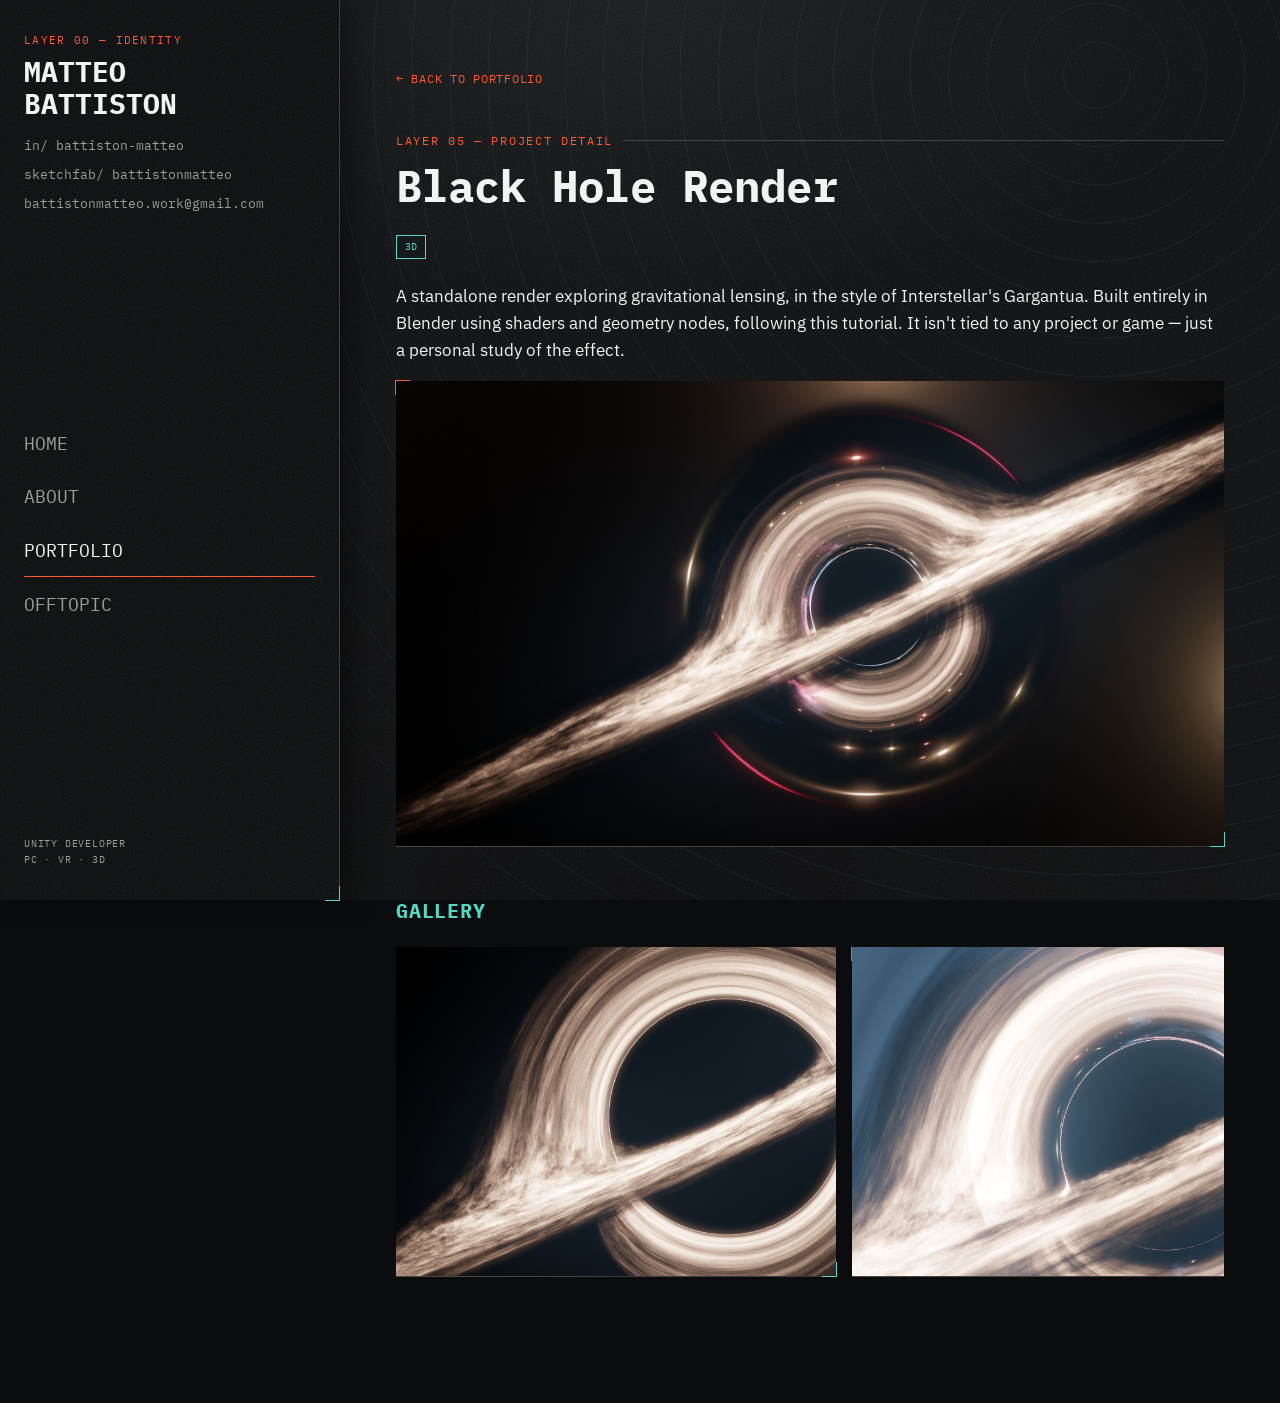
==== project-blackhole.html @ da82ac6f "commit" ====
<!DOCTYPE html>
<html lang="en">
<head>
<meta charset="UTF-8">
<meta name="viewport" content="width=device-width, initial-scale=1.0">
<title>Black Hole Render — Matteo Battiston</title>
<link rel="preconnect" href="https://fonts.googleapis.com">
<link href="https://fonts.googleapis.com/css2?family=Space+Grotesk:wght@500;700&family=IBM+Plex+Sans:wght@400;500&family=IBM+Plex+Mono:wght@400;500&display=swap" rel="stylesheet">
<link rel="stylesheet" href="css/style.css">
</head>
<body>

<div class="layout">

  <!-- ============ SIDEBAR (same as index.html) ============ -->
  <aside class="sidebar crosshair">
    <div>
      <div class="sidebar__id">LAYER 00 — IDENTITY</div>
      <h1 class="sidebar__name">Matteo<br>Battiston</h1>
      <div class="sidebar__contact">
        <a href="https://www.linkedin.com/in/battiston-matteo/" target="_blank" rel="noopener">in/ battiston-matteo</a>
        <a href="https://sketchfab.com/battistonmatteo" target="_blank" rel="noopener">sketchfab/ battistonmatteo</a>
        <a href="mailto:battistonmatteo.work@gmail.com">battistonmatteo.work@gmail.com</a>
      </div>
    </div>

    <nav class="sidebar__nav">
      <a href="index.html#home">Home</a>
      <a href="index.html#about">About</a>
      <a href="index.html#portfolio" class="is-active">Portfolio</a>
      <a href="index.html#offtopic">Offtopic</a>
    </nav>

    <div class="sidebar__footer">Unity Developer<br>PC · VR · 3D</div>
  </aside>

  <!-- ============ MAIN ============ -->
  <main class="main">

    <section class="section" style="margin-bottom: 40px;">
      <a href="index.html#portfolio" class="project-card__link">← Back to portfolio</a>
    </section>

    <section class="section" style="margin-bottom: 48px;">
      <div class="eyebrow">LAYER 05 — PROJECT DETAIL</div>
      <h2 class="section__title">Black Hole Render</h2>
      <div class="project-card__tags" style="margin-bottom: 24px;">
        <span>3D</span>
      </div>
      <p style="max-width: 900px;">
        A standalone render exploring gravitational lensing, in the style of Interstellar's Gargantua.
        Built entirely in Blender using shaders and geometry nodes, following
        <a href="https://www.youtube.com/watch?v=XWv1Ajc3tfU" target="_blank" rel="noopener">this tutorial</a>.
        It isn't tied to any project or game — just a personal study of the effect.
      </p>

      <div class="project-card__media crosshair" style="aspect-ratio: 16/9; margin-bottom: 8px;">
        <img src="assets/blackhole/hero.jpg" alt="Black hole render with a lensed accretion disk, in the style of Interstellar's Gargantua">
      </div>
    </section>

    <section class="section" style="margin-bottom: 48px;">
      <h3 style="font-family: var(--font-mono); font-size: 20px; text-transform: uppercase; letter-spacing: 0.04em; color: var(--cyan-tag); margin: 0 0 20px;">Gallery</h3>
      <div class="scroll-gallery">
        <div class="scroll-gallery__item project-card__media crosshair" style="aspect-ratio: 4/3;">
          <img src="assets/blackhole/angle-2.jpg" alt="Closer angle of the lensed accretion disk wrapping around the event horizon">
        </div>
        <div class="scroll-gallery__item project-card__media crosshair" style="aspect-ratio: 4/3;">
          <img src="assets/blackhole/angle-3.jpg" alt="Extreme close-up of the event horizon against a blue-tinted backdrop">
        </div>
        <div class="scroll-gallery__item project-card__media crosshair" style="aspect-ratio: 4/3;">
          <img src="assets/blackhole/angle-4.jpg" alt="Wide angle of the black hole set against a pink nebula backdrop">
        </div>
      </div>
    </section>

  </main>
</div>

<script src="js/main.js"></script>
</body>
</html>
---- css/style.css ----
/* =========================================================
   PRINT BED PORTFOLIO — design tokens
   ========================================================= */
:root {
  --ink-blue: #0b0c0e;        /* build-plate background */
  --ink-blue-deep: #08090a;   /* darker panel, more separation from main */
  --grid-line: rgba(255, 255, 255, 0.09);
  --grid-line-strong: rgba(255, 255, 255, 0.18);
  --paper: #f2f4f3;           /* near-white for text blocks */
  --paper-dim: #9aa19d;
  --amber: #ff5a33;           /* nozzle accent */
  --amber-dim: #cc4626;
  --cyan-tag: #57d6c4;        /* cool-plastic accent */

  --font-display: 'IBM Plex Mono', monospace;
  --font-body: 'IBM Plex Sans', sans-serif;
  --font-mono: 'IBM Plex Mono', monospace;

  /* fine render-grain, tiled — viewport texture instead of a flat fill */
  --noise: url("data:image/svg+xml,%3Csvg xmlns='http://www.w3.org/2000/svg' width='90' height='90'%3E%3Cfilter id='n'%3E%3CfeTurbulence type='fractalNoise' baseFrequency='0.85' numOctaves='2' stitchTiles='stitch'/%3E%3CfeColorMatrix type='matrix' values='0 0 0 0 1  0 0 0 0 1  0 0 0 0 1  0 0 0 0.09 0'/%3E%3C/filter%3E%3Crect width='90' height='90' filter='url(%23n)'/%3E%3C/svg%3E");

  /* single non-tiled ring cluster, off-center — not repeated across the page */
  --rings: url("data:image/svg+xml,%3Csvg xmlns='http://www.w3.org/2000/svg' width='1920' height='1080' viewBox='0 0 1920 1080'%3E%3Ccircle cx='1700' cy='90' r='40' fill='none' stroke='rgb(87,214,196)' stroke-opacity='0.09' stroke-width='1'/%3E%3Ccircle cx='1700' cy='90' r='86' fill='none' stroke='rgb(87,214,196)' stroke-opacity='0.09' stroke-width='1'/%3E%3Ccircle cx='1700' cy='90' r='132' fill='none' stroke='rgb(87,214,196)' stroke-opacity='0.09' stroke-width='1'/%3E%3Ccircle cx='1700' cy='90' r='178' fill='none' stroke='rgb(87,214,196)' stroke-opacity='0.09' stroke-width='1'/%3E%3Ccircle cx='1700' cy='90' r='224' fill='none' stroke='rgb(87,214,196)' stroke-opacity='0.09' stroke-width='1'/%3E%3Ccircle cx='1700' cy='90' r='270' fill='none' stroke='rgb(87,214,196)' stroke-opacity='0.09' stroke-width='1'/%3E%3Ccircle cx='1700' cy='90' r='316' fill='none' stroke='rgb(87,214,196)' stroke-opacity='0.09' stroke-width='1'/%3E%3Ccircle cx='1700' cy='90' r='362' fill='none' stroke='rgb(87,214,196)' stroke-opacity='0.09' stroke-width='1'/%3E%3Ccircle cx='1700' cy='90' r='408' fill='none' stroke='rgb(87,214,196)' stroke-opacity='0.09' stroke-width='1'/%3E%3Ccircle cx='1700' cy='90' r='454' fill='none' stroke='rgb(87,214,196)' stroke-opacity='0.09' stroke-width='1'/%3E%3Ccircle cx='1700' cy='90' r='500' fill='none' stroke='rgb(87,214,196)' stroke-opacity='0.09' stroke-width='1'/%3E%3Ccircle cx='1700' cy='90' r='546' fill='none' stroke='rgb(87,214,196)' stroke-opacity='0.09' stroke-width='1'/%3E%3Ccircle cx='1700' cy='90' r='592' fill='none' stroke='rgb(87,214,196)' stroke-opacity='0.09' stroke-width='1'/%3E%3Ccircle cx='1700' cy='90' r='638' fill='none' stroke='rgb(87,214,196)' stroke-opacity='0.09' stroke-width='1'/%3E%3Ccircle cx='1700' cy='90' r='684' fill='none' stroke='rgb(87,214,196)' stroke-opacity='0.09' stroke-width='1'/%3E%3Ccircle cx='1700' cy='90' r='730' fill='none' stroke='rgb(87,214,196)' stroke-opacity='0.09' stroke-width='1'/%3E%3Ccircle cx='1700' cy='90' r='776' fill='none' stroke='rgb(87,214,196)' stroke-opacity='0.09' stroke-width='1'/%3E%3Ccircle cx='1700' cy='90' r='822' fill='none' stroke='rgb(87,214,196)' stroke-opacity='0.09' stroke-width='1'/%3E%3Ccircle cx='1700' cy='90' r='868' fill='none' stroke='rgb(87,214,196)' stroke-opacity='0.09' stroke-width='1'/%3E%3Ccircle cx='1700' cy='90' r='914' fill='none' stroke='rgb(87,214,196)' stroke-opacity='0.09' stroke-width='1'/%3E%3Ccircle cx='1700' cy='90' r='960' fill='none' stroke='rgb(87,214,196)' stroke-opacity='0.09' stroke-width='1'/%3E%3Ccircle cx='1700' cy='90' r='1006' fill='none' stroke='rgb(87,214,196)' stroke-opacity='0.09' stroke-width='1'/%3E%3Ccircle cx='1700' cy='90' r='1052' fill='none' stroke='rgb(87,214,196)' stroke-opacity='0.09' stroke-width='1'/%3E%3Ccircle cx='1700' cy='90' r='1098' fill='none' stroke='rgb(87,214,196)' stroke-opacity='0.09' stroke-width='1'/%3E%3Ccircle cx='1700' cy='90' r='1144' fill='none' stroke='rgb(87,214,196)' stroke-opacity='0.09' stroke-width='1'/%3E%3Ccircle cx='1700' cy='90' r='1190' fill='none' stroke='rgb(87,214,196)' stroke-opacity='0.09' stroke-width='1'/%3E%3C/svg%3E");
}

* { box-sizing: border-box; }

html { scroll-behavior: smooth; }

body {
  margin: 0;
  background-color: var(--ink-blue);
  background-image:
    var(--noise),
    var(--rings),
    radial-gradient(ellipse 80% 60% at 50% 0%, rgba(255, 255, 255, 0.05), transparent 60%),
    radial-gradient(ellipse 120% 90% at 50% 100%, rgba(0, 0, 0, 0.4), transparent 55%);
  background-repeat: repeat, no-repeat, no-repeat, no-repeat;
  background-position: 0 0, top right, 0 0, 0 0;
  background-size: auto, cover, auto, auto;
  background-attachment: fixed, fixed, fixed, fixed;
  color: var(--paper);
  font-family: var(--font-body);
  font-size: 17px;
  line-height: 1.6;
}

a { color: inherit; text-decoration: none; }

/* corner registration mark, reused on panels/cards — nozzle / bed-temp colors */
.crosshair { position: relative; }
.crosshair::before,
.crosshair::after {
  content: "";
  position: absolute;
  width: 14px;
  height: 14px;
  border: 1px solid var(--amber);
  pointer-events: none;
}
.crosshair::before { top: -1px; left: -1px; border-right: none; border-bottom: none; }
.crosshair::after { bottom: -1px; right: -1px; border-left: none; border-top: none; border-color: var(--cyan-tag); }

/* =========================================================
   LAYOUT
   ========================================================= */
.layout {
  display: grid;
  grid-template-columns: 340px 1fr;
  min-height: 100vh;
}

/* ---------- SIDEBAR ---------- */
.sidebar {
  position: sticky;
  top: 0;
  align-self: start;
  height: 100vh;
  padding: 32px 24px;
  background-color: var(--ink-blue-deep);
  background-image: var(--noise);
  background-repeat: repeat;
  border-right: 1px solid var(--grid-line-strong);
  box-shadow: 12px 0 28px rgba(0, 0, 0, 0.4);
  display: flex;
  flex-direction: column;
  gap: 40px;
}

.sidebar__id {
  font-family: var(--font-mono);
  font-size: 11px;
  letter-spacing: 0.12em;
  color: var(--amber);
  text-transform: uppercase;
  margin-bottom: 6px;
}

.sidebar__name {
  font-family: var(--font-display);
  font-size: 28px;
  line-height: 1.15;
  margin: 0 0 16px;
  text-transform: uppercase;
}

.sidebar__contact {
  display: flex;
  flex-direction: column;
  gap: 8px;
  font-family: var(--font-mono);
  font-size: 13px;
  color: var(--paper-dim);
}
.sidebar__contact a:hover { color: var(--amber); }

.sidebar__nav {
  display: flex;
  flex-direction: column;
  gap: 4px;
  margin-top: auto;
  margin-bottom: auto;
}
.sidebar__nav a {
  font-family: var(--font-display);
  font-size: 18px;
  text-transform: uppercase;
  padding: 10px 0;
  color: var(--paper-dim);
  border-bottom: 1px solid transparent;
  display: flex;
  justify-content: space-between;
  align-items: baseline;
  transition: color 0.15s ease, border-color 0.15s ease;
}
.sidebar__nav a span { font-size: 12px; color: var(--cyan-tag); }
.sidebar__nav a:hover,
.sidebar__nav a.is-active {
  color: var(--paper);
  border-bottom-color: var(--amber);
}

.sidebar__footer {
  font-family: var(--font-mono);
  font-size: 10px;
  letter-spacing: 0.08em;
  color: var(--paper-dim);
  text-transform: uppercase;
}

/* ---------- MAIN ---------- */
.main { padding: 64px 56px; max-width: 1100px; }

.section { margin-bottom: 120px; scroll-margin-top: 40px; }

.eyebrow {
  font-family: var(--font-mono);
  font-size: 12px;
  letter-spacing: 0.14em;
  text-transform: uppercase;
  color: var(--amber);
  display: flex;
  align-items: center;
  gap: 10px;
  margin-bottom: 12px;
}
.eyebrow::after {
  content: "";
  flex: 1;
  height: 1px;
  background: var(--grid-line-strong);
}

.section__title {
  font-family: var(--font-display);
  font-size: 44px;
  line-height: 1.1;
  margin: 0 0 24px;
  max-width: 720px;
}

.section__lead {
  font-size: 17px;
  color: var(--paper-dim);
  max-width: 560px;
  margin-bottom: 8px;
}

/* ---------- HOME / HERO ---------- */
.hero {
  position: relative;
  min-height: 70vh;
  display: flex;
  flex-direction: column;
  justify-content: center;
}
.hero__role {
  font-family: var(--font-mono);
  font-size: 14px;
  color: var(--cyan-tag);
  margin-bottom: 18px;
}
.hero__title {
  font-family: var(--font-display);
  font-size: 64px;
  line-height: 1.05;
  margin: 0 0 24px;
  max-width: 780px;
}
.hero__title span { color: var(--amber); }
.hero__desc {
  font-size: 18px;
  color: var(--paper-dim);
  max-width: 540px;
  margin-bottom: 32px;
}
.hero__cta {
  display: inline-flex;
  align-items: center;
  gap: 10px;
  font-family: var(--font-mono);
  font-size: 13px;
  text-transform: uppercase;
  letter-spacing: 0.08em;
  padding: 14px 22px;
  border: 1px solid var(--amber);
  color: var(--amber);
  width: fit-content;
  transition: background 0.15s ease, color 0.15s ease;
}
.hero__cta:hover { background: var(--amber); color: var(--ink-blue-deep); }

/* ---------- ABOUT ---------- */
.about__grid {
  display: grid;
  grid-template-columns: 1.2fr 1fr;
  gap: 48px;
  align-items: start;
}
.about__text p { color: var(--paper-dim); margin-bottom: 16px; }

.spec-list { list-style: none; margin: 0; padding: 0; }
.spec-list li {
  display: flex;
  align-items: center;
  justify-content: space-between;
  gap: 16px;
  font-family: var(--font-mono);
  font-size: 13px;
  line-height: 20px;
  padding: 10px 0;
  border-top: 1px dashed var(--grid-line-strong);
}
.spec-list li:last-child { border-bottom: 1px dashed var(--grid-line-strong); }
.spec-list li.is-visible { border-top-color: var(--amber); }
.spec-list li:last-child.is-visible { border-bottom-color: var(--amber); }
.spec-list li span:first-child { flex: 0 0 auto; color: var(--paper-dim); text-transform: uppercase; letter-spacing: 0.06em; }
.spec-list li span:last-child { flex: 1 1 auto; color: var(--paper); text-align: right; }

/* ---------- PROJECT DETAIL — ALTERNATING ROWS ---------- */
.detail-row {
  display: flex;
  align-items: center;
  gap: 48px;
  margin-bottom: 56px;
}
.detail-row.is-reverse { flex-direction: row-reverse; }
.detail-row__media { flex: 1 1 45%; min-width: 0; }
.detail-row__text { flex: 1 1 55%; min-width: 0; }
.detail-row__text h3 {
  font-family: var(--font-display);
  font-size: 23px;
  margin-top: 0;
  color: var(--paper);
}
.detail-row__text p, .detail-row__text li { color: var(--paper-dim); font-size: 17px; }
.detail-row__text ul { padding-left: 20px; margin: 0; }
.detail-row__text li { margin-bottom: 8px; }

/* ---------- IMAGE GALLERY (slideshow with arrows/dots) ---------- */
.gallery { position: relative; overflow: hidden; }
.gallery__track {
  display: flex;
  width: 100%;
  height: 100%;
  transition: transform 0.45s cubic-bezier(0.65, 0, 0.35, 1);
}
.gallery__track img,
.gallery__track video {
  flex: 0 0 100%;
  width: 100%;
  height: 100%;
  object-fit: cover;
}
.gallery__arrow {
  position: absolute;
  top: 50%;
  transform: translateY(-50%);
  width: 36px;
  height: 36px;
  background: rgba(0, 0, 0, 0.45);
  border: 1px solid var(--grid-line-strong);
  color: var(--paper);
  font-size: 20px;
  line-height: 1;
  cursor: pointer;
  z-index: 3;
  transition: border-color 0.15s ease, color 0.15s ease, background 0.15s ease;
}
.gallery__arrow:hover { border-color: var(--amber); color: var(--amber); background: rgba(0, 0, 0, 0.65); }
.gallery__arrow--prev { left: 8px; }
.gallery__arrow--next { right: 8px; }
.gallery__dots {
  position: absolute;
  bottom: 10px;
  left: 50%;
  transform: translateX(-50%);
  display: flex;
  gap: 6px;
  z-index: 3;
}
.gallery__dot {
  width: 6px;
  height: 6px;
  border-radius: 50%;
  border: none;
  padding: 0;
  background: rgba(255, 255, 255, 0.4);
  cursor: pointer;
}
.gallery__dot.is-active { background: var(--amber); }
/* Single-image galleries hide the chrome entirely — set by JS via this class */
.gallery.has-one-slide .gallery__arrow,
.gallery.has-one-slide .gallery__dots { display: none; }

@media (prefers-reduced-motion: reduce) {
  .gallery__track { transition: none !important; }
}

/* ---------- SCROLL GALLERY (horizontal filmstrip) ---------- */
.scroll-gallery {
  display: flex;
  gap: 16px;
  overflow-x: auto;
  padding-bottom: 14px;
  scrollbar-width: thin;
  scrollbar-color: var(--grid-line-strong) transparent;
}
/* Snap is only enabled once the user takes manual control — while the
   autoplay loop drives scrollLeft itself, snapping would fight it. */
.scroll-gallery.is-interactive { scroll-snap-type: x mandatory; }
.scroll-gallery__item {
  flex: 0 0 440px;
  scroll-snap-align: start;
}
.scroll-gallery::-webkit-scrollbar { height: 8px; }
.scroll-gallery::-webkit-scrollbar-track { background: transparent; }
.scroll-gallery::-webkit-scrollbar-thumb {
  background: var(--grid-line-strong);
  border-radius: 4px;
}
.scroll-gallery::-webkit-scrollbar-thumb:hover { background: var(--amber); }

@media (max-width: 640px) {
  .scroll-gallery__item { flex-basis: 300px; }
}

/* ---------- PORTFOLIO FILTERS ---------- */
.filters {
  display: flex;
  flex-wrap: wrap;
  gap: 10px;
  margin-bottom: 40px;
}
.filter-chip {
  font-family: var(--font-mono);
  font-size: 12px;
  text-transform: uppercase;
  letter-spacing: 0.06em;
  padding: 8px 16px;
  border: 1px solid var(--grid-line-strong);
  color: var(--paper-dim);
  background: transparent;
  cursor: pointer;
  transition: all 0.15s ease;
}
.filter-chip:hover { border-color: var(--amber); color: var(--paper); }
.filter-chip.is-active {
  background: var(--amber);
  border-color: var(--amber);
  color: var(--ink-blue-deep);
}

/* ---------- PROJECT GRID ---------- */
.project-grid {
  display: grid;
  grid-template-columns: repeat(auto-fill, minmax(280px, 1fr));
  gap: 28px;
}

.project-card {
  background: var(--ink-blue-deep);
  border: 1px solid var(--grid-line-strong);
  display: flex;
  flex-direction: column;
  transition: transform 0.15s ease, border-color 0.15s ease;
}
.project-card:hover { transform: translateY(-4px); border-color: var(--amber); }

.project-card__media {
  aspect-ratio: 16 / 10;
  background:
    linear-gradient(135deg, rgba(232,163,61,0.12), transparent 60%),
    var(--ink-blue);
  border-bottom: 1px solid var(--grid-line-strong);
  display: flex;
  align-items: center;
  justify-content: center;
  color: var(--paper-dim);
  font-family: var(--font-mono);
  font-size: 12px;
  text-transform: uppercase;
  letter-spacing: 0.08em;
}
.project-card__media img,
.project-card__media video {
  width: 100%;
  height: 100%;
  object-fit: cover;
}

.project-card__body { padding: 20px; }

.project-card__tags {
  display: flex;
  gap: 6px;
  margin-bottom: 10px;
  font-family: var(--font-mono);
  font-size: 10px;
  text-transform: uppercase;
}
.project-card__tags span {
  padding: 3px 8px;
  border: 1px solid var(--cyan-tag);
  color: var(--cyan-tag);
}

.project-card__title {
  font-family: var(--font-display);
  font-size: 20px;
  margin: 0 0 8px;
}

.project-card__desc {
  font-size: 14px;
  color: var(--paper-dim);
  margin: 0 0 16px;
}

.project-card__link {
  font-family: var(--font-mono);
  font-size: 12px;
  text-transform: uppercase;
  color: var(--amber);
  letter-spacing: 0.06em;
}
.project-card__link:hover { text-decoration: underline; }

/* ---------- OFFTOPIC / MISC ---------- */
.offtopic__grid {
  display: grid;
  grid-template-columns: repeat(auto-fill, minmax(220px, 1fr));
  gap: 20px;
}
.offtopic__item {
  aspect-ratio: 1;
  background: var(--ink-blue-deep);
  border: 1px solid var(--grid-line-strong);
  display: flex;
  align-items: center;
  justify-content: center;
  color: var(--paper-dim);
  font-family: var(--font-mono);
  font-size: 11px;
  text-transform: uppercase;
}

/* ---------- SCROLL REVEAL ("printing in" on scroll) ---------- */
.reveal {
  opacity: 0;
  transform: translateY(28px);
  transition: opacity 0.6s cubic-bezier(0.16, 0.8, 0.3, 1),
              transform 0.6s cubic-bezier(0.16, 0.8, 0.3, 1);
}
.reveal.is-visible { opacity: 1; transform: translateY(0); }

/* Cards/list rows get an amber "trace" line drawn in as they reveal —
   echoes the nozzle laying down a line, matching the print-bed theme. */
.reveal--trace { position: relative; overflow: hidden; }
.reveal--trace::before {
  content: "";
  position: absolute;
  top: 0;
  left: 0;
  height: 3px;
  width: 100%;
  background: var(--amber);
  opacity: 0;
  transition: opacity 0.4s ease 0.15s;
  z-index: 2;
  /* Rows can land on a fractional pixel offset depending on cumulative
     row heights above them, which lets the browser's antialiasing wash
     out a hairline bar almost completely — box-shadow reinforces it
     regardless of the exact sub-pixel position. */
  box-shadow: 0 0 0 1px var(--amber);
}
.reveal--trace.is-visible::before { opacity: 1; }

/* Project card hover gets a bit more life: media zooms slightly */
.project-card__media img,
.project-card__media video { transition: transform 0.4s ease; }
.project-card:hover .project-card__media img,
.project-card:hover .project-card__media video { transform: scale(1.05); }

/* ---------- RESPONSIVE ---------- */
@media (max-width: 860px) {
  .layout { grid-template-columns: 1fr; }
  .sidebar {
    position: relative;
    height: auto;
    flex-direction: row;
    flex-wrap: wrap;
    align-items: center;
    gap: 20px;
  }
  .sidebar__nav { flex-direction: row; flex-wrap: wrap; margin: 0; }
  .main { padding: 40px 24px; }
  .hero__title { font-size: 40px; }
  .about__grid { grid-template-columns: 1fr; }
  .detail-row, .detail-row.is-reverse { flex-direction: column; }
}

/* ---------- LIGHTBOX (click an image to zoom) ---------- */
.is-zoomable { cursor: zoom-in; }

.lightbox-overlay {
  position: fixed;
  inset: 0;
  background: rgba(4, 4, 3, 0.88);
  display: flex;
  align-items: center;
  justify-content: center;
  padding: 40px;
  opacity: 0;
  pointer-events: none;
  transition: opacity 0.25s ease;
  z-index: 1000;
}
.lightbox-overlay.is-open { opacity: 1; pointer-events: auto; }
.lightbox-overlay img,
.lightbox-overlay video {
  max-width: 90vw;
  max-height: 90vh;
  object-fit: contain;
  box-shadow: 0 30px 80px rgba(0, 0, 0, 0.6);
  cursor: zoom-out;
  transform: scale(0.96);
  transition: transform 0.25s ease;
}
.lightbox-overlay.is-open img,
.lightbox-overlay.is-open video { transform: scale(1); }
.lightbox-overlay__close {
  position: absolute;
  top: 24px;
  right: 32px;
  color: var(--paper);
  font-family: var(--font-mono);
  font-size: 28px;
  line-height: 1;
  background: none;
  border: 1px solid var(--grid-line-strong);
  width: 40px;
  height: 40px;
  cursor: pointer;
  transition: border-color 0.15s ease, color 0.15s ease;
}
.lightbox-overlay__close:hover { border-color: var(--amber); color: var(--amber); }

@media (prefers-reduced-motion: reduce) {
  .lightbox-overlay, .lightbox-overlay img, .lightbox-overlay video { transition: none !important; }
}

/* Respect reduced motion */
@media (prefers-reduced-motion: reduce) {
  html { scroll-behavior: auto; }
  .project-card, .hero__cta { transition: none; }
  .reveal, .reveal--trace::before, .project-card__media img, .project-card__media video {
    transition: none !important;
    opacity: 1 !important;
    transform: none !important;
  }
}

/* Visible keyboard focus */
a:focus-visible, button:focus-visible {
  outline: 2px solid var(--amber);
  outline-offset: 2px;
}
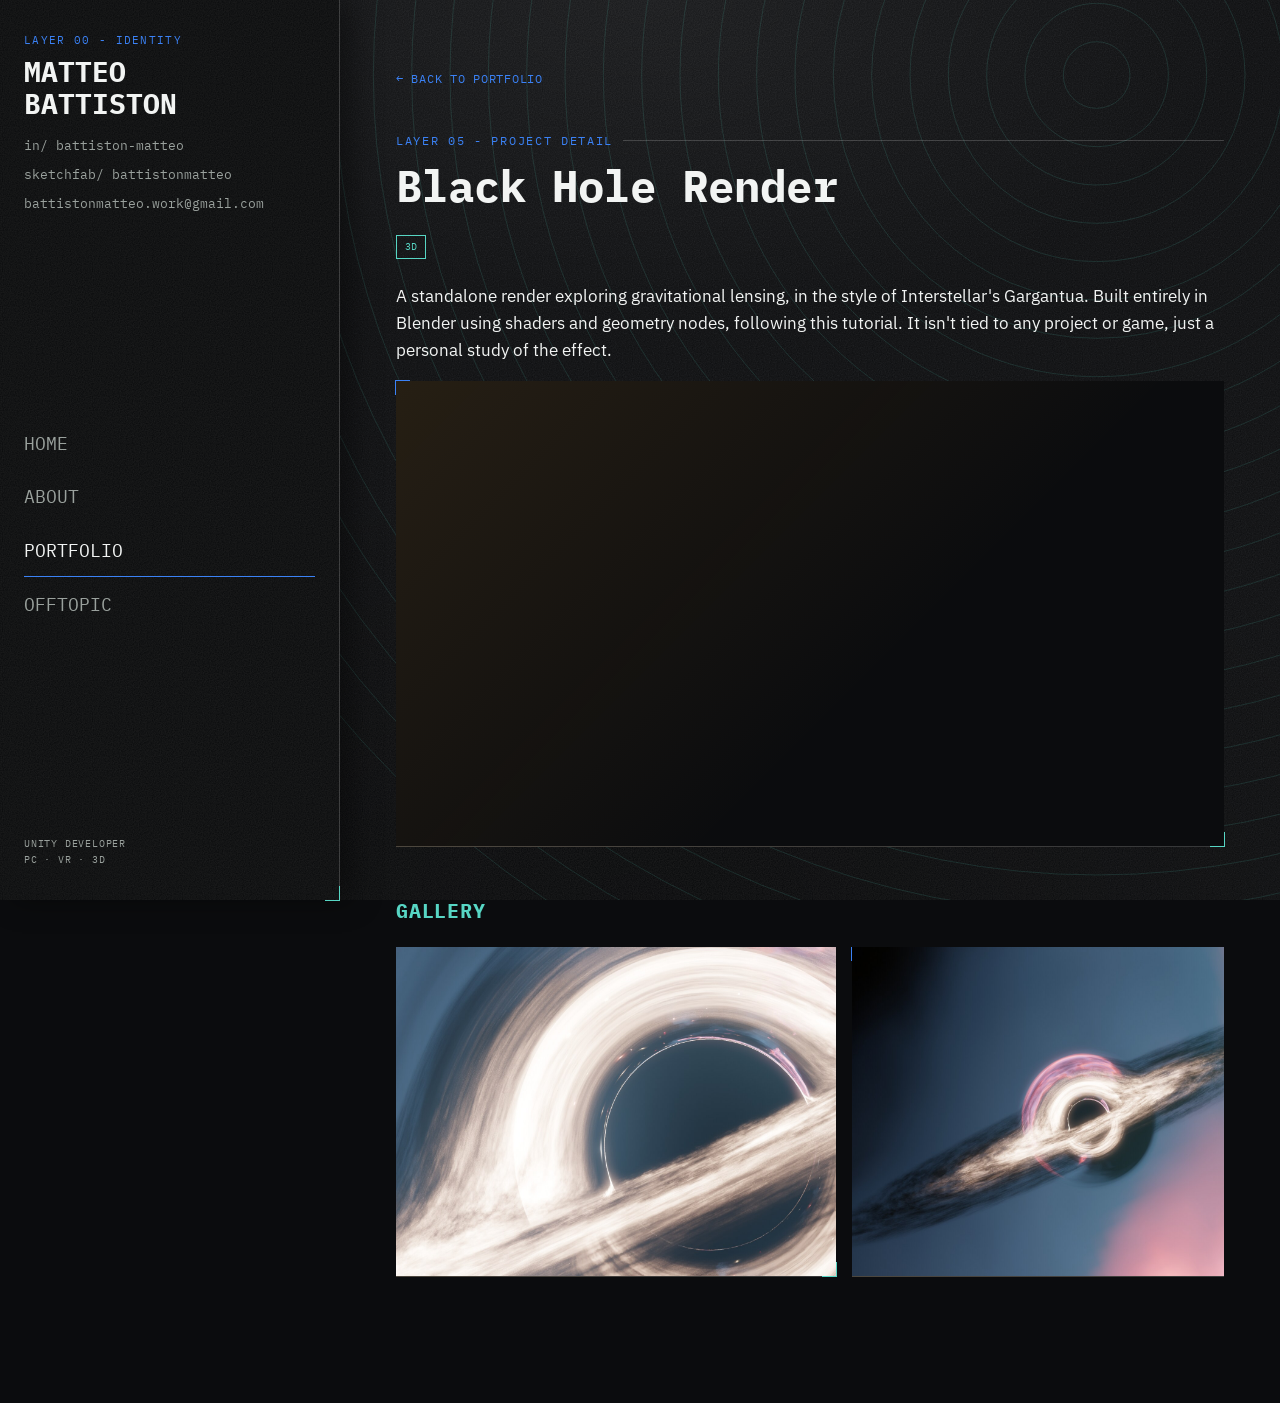
==== commit 490a3ed8: "commit2" ====
--- a/project-blackhole.html
+++ b/project-blackhole.html
@@ -3,7 +3,7 @@
 <head>
 <meta charset="UTF-8">
 <meta name="viewport" content="width=device-width, initial-scale=1.0">
-<title>Black Hole Render — Matteo Battiston</title>
+<title>Black Hole Render - Matteo Battiston</title>
 <link rel="preconnect" href="https://fonts.googleapis.com">
 <link href="https://fonts.googleapis.com/css2?family=Space+Grotesk:wght@500;700&family=IBM+Plex+Sans:wght@400;500&family=IBM+Plex+Mono:wght@400;500&display=swap" rel="stylesheet">
 <link rel="stylesheet" href="css/style.css">
@@ -15,7 +15,7 @@
   <!-- ============ SIDEBAR (same as index.html) ============ -->
   <aside class="sidebar crosshair">
     <div>
-      <div class="sidebar__id">LAYER 00 — IDENTITY</div>
+      <div class="sidebar__id">LAYER 00 - IDENTITY</div>
       <h1 class="sidebar__name">Matteo<br>Battiston</h1>
       <div class="sidebar__contact">
         <a href="https://www.linkedin.com/in/battiston-matteo/" target="_blank" rel="noopener">in/ battiston-matteo</a>
@@ -42,7 +42,7 @@
     </section>
 
     <section class="section" style="margin-bottom: 48px;">
-      <div class="eyebrow">LAYER 05 — PROJECT DETAIL</div>
+      <div class="eyebrow">LAYER 05 - PROJECT DETAIL</div>
       <h2 class="section__title">Black Hole Render</h2>
       <div class="project-card__tags" style="margin-bottom: 24px;">
         <span>3D</span>
@@ -51,11 +51,11 @@
         A standalone render exploring gravitational lensing, in the style of Interstellar's Gargantua.
         Built entirely in Blender using shaders and geometry nodes, following
         <a href="https://www.youtube.com/watch?v=XWv1Ajc3tfU" target="_blank" rel="noopener">this tutorial</a>.
-        It isn't tied to any project or game — just a personal study of the effect.
+        It isn't tied to any project or game, just a personal study of the effect.
       </p>
 
       <div class="project-card__media crosshair" style="aspect-ratio: 16/9; margin-bottom: 8px;">
-        <img src="assets/blackhole/hero.jpg" alt="Black hole render with a lensed accretion disk, in the style of Interstellar's Gargantua">
+        <video src="assets/blackhole/hero.mp4" autoplay muted loop playsinline></video>
       </div>
     </section>
 
@@ -63,13 +63,16 @@
       <h3 style="font-family: var(--font-mono); font-size: 20px; text-transform: uppercase; letter-spacing: 0.04em; color: var(--cyan-tag); margin: 0 0 20px;">Gallery</h3>
       <div class="scroll-gallery">
         <div class="scroll-gallery__item project-card__media crosshair" style="aspect-ratio: 4/3;">
-          <img src="assets/blackhole/angle-2.jpg" alt="Closer angle of the lensed accretion disk wrapping around the event horizon">
-        </div>
-        <div class="scroll-gallery__item project-card__media crosshair" style="aspect-ratio: 4/3;">
           <img src="assets/blackhole/angle-3.jpg" alt="Extreme close-up of the event horizon against a blue-tinted backdrop">
         </div>
         <div class="scroll-gallery__item project-card__media crosshair" style="aspect-ratio: 4/3;">
           <img src="assets/blackhole/angle-4.jpg" alt="Wide angle of the black hole set against a pink nebula backdrop">
+        </div>
+        <div class="scroll-gallery__item project-card__media crosshair" style="aspect-ratio: 4/3;">
+          <img src="assets/blackhole/geometry-nodes.png" alt="Geometry nodes setup driving the lensing sphere mesh in Blender" style="object-fit: contain;">
+        </div>
+        <div class="scroll-gallery__item project-card__media crosshair" style="aspect-ratio: 4/3;">
+          <img src="assets/blackhole/shader-nodes.png" alt="Shader node graph driving the accretion disk material in Blender" style="object-fit: contain;">
         </div>
       </div>
     </section>
--- a/css/style.css
+++ b/css/style.css
@@ -8,8 +8,8 @@
   --grid-line-strong: rgba(255, 255, 255, 0.18);
   --paper: #f2f4f3;           /* near-white for text blocks */
   --paper-dim: #9aa19d;
-  --amber: #ff5a33;           /* nozzle accent */
-  --amber-dim: #cc4626;
+  --amber: #3b82f6;           /* primary accent */
+  --amber-dim: #2f5fc4;
   --cyan-tag: #57d6c4;        /* cool-plastic accent */
 
   --font-display: 'IBM Plex Mono', monospace;
@@ -20,7 +20,7 @@
   --noise: url("data:image/svg+xml,%3Csvg xmlns='http://www.w3.org/2000/svg' width='90' height='90'%3E%3Cfilter id='n'%3E%3CfeTurbulence type='fractalNoise' baseFrequency='0.85' numOctaves='2' stitchTiles='stitch'/%3E%3CfeColorMatrix type='matrix' values='0 0 0 0 1  0 0 0 0 1  0 0 0 0 1  0 0 0 0.09 0'/%3E%3C/filter%3E%3Crect width='90' height='90' filter='url(%23n)'/%3E%3C/svg%3E");
 
   /* single non-tiled ring cluster, off-center — not repeated across the page */
-  --rings: url("data:image/svg+xml,%3Csvg xmlns='http://www.w3.org/2000/svg' width='1920' height='1080' viewBox='0 0 1920 1080'%3E%3Ccircle cx='1700' cy='90' r='40' fill='none' stroke='rgb(87,214,196)' stroke-opacity='0.09' stroke-width='1'/%3E%3Ccircle cx='1700' cy='90' r='86' fill='none' stroke='rgb(87,214,196)' stroke-opacity='0.09' stroke-width='1'/%3E%3Ccircle cx='1700' cy='90' r='132' fill='none' stroke='rgb(87,214,196)' stroke-opacity='0.09' stroke-width='1'/%3E%3Ccircle cx='1700' cy='90' r='178' fill='none' stroke='rgb(87,214,196)' stroke-opacity='0.09' stroke-width='1'/%3E%3Ccircle cx='1700' cy='90' r='224' fill='none' stroke='rgb(87,214,196)' stroke-opacity='0.09' stroke-width='1'/%3E%3Ccircle cx='1700' cy='90' r='270' fill='none' stroke='rgb(87,214,196)' stroke-opacity='0.09' stroke-width='1'/%3E%3Ccircle cx='1700' cy='90' r='316' fill='none' stroke='rgb(87,214,196)' stroke-opacity='0.09' stroke-width='1'/%3E%3Ccircle cx='1700' cy='90' r='362' fill='none' stroke='rgb(87,214,196)' stroke-opacity='0.09' stroke-width='1'/%3E%3Ccircle cx='1700' cy='90' r='408' fill='none' stroke='rgb(87,214,196)' stroke-opacity='0.09' stroke-width='1'/%3E%3Ccircle cx='1700' cy='90' r='454' fill='none' stroke='rgb(87,214,196)' stroke-opacity='0.09' stroke-width='1'/%3E%3Ccircle cx='1700' cy='90' r='500' fill='none' stroke='rgb(87,214,196)' stroke-opacity='0.09' stroke-width='1'/%3E%3Ccircle cx='1700' cy='90' r='546' fill='none' stroke='rgb(87,214,196)' stroke-opacity='0.09' stroke-width='1'/%3E%3Ccircle cx='1700' cy='90' r='592' fill='none' stroke='rgb(87,214,196)' stroke-opacity='0.09' stroke-width='1'/%3E%3Ccircle cx='1700' cy='90' r='638' fill='none' stroke='rgb(87,214,196)' stroke-opacity='0.09' stroke-width='1'/%3E%3Ccircle cx='1700' cy='90' r='684' fill='none' stroke='rgb(87,214,196)' stroke-opacity='0.09' stroke-width='1'/%3E%3Ccircle cx='1700' cy='90' r='730' fill='none' stroke='rgb(87,214,196)' stroke-opacity='0.09' stroke-width='1'/%3E%3Ccircle cx='1700' cy='90' r='776' fill='none' stroke='rgb(87,214,196)' stroke-opacity='0.09' stroke-width='1'/%3E%3Ccircle cx='1700' cy='90' r='822' fill='none' stroke='rgb(87,214,196)' stroke-opacity='0.09' stroke-width='1'/%3E%3Ccircle cx='1700' cy='90' r='868' fill='none' stroke='rgb(87,214,196)' stroke-opacity='0.09' stroke-width='1'/%3E%3Ccircle cx='1700' cy='90' r='914' fill='none' stroke='rgb(87,214,196)' stroke-opacity='0.09' stroke-width='1'/%3E%3Ccircle cx='1700' cy='90' r='960' fill='none' stroke='rgb(87,214,196)' stroke-opacity='0.09' stroke-width='1'/%3E%3Ccircle cx='1700' cy='90' r='1006' fill='none' stroke='rgb(87,214,196)' stroke-opacity='0.09' stroke-width='1'/%3E%3Ccircle cx='1700' cy='90' r='1052' fill='none' stroke='rgb(87,214,196)' stroke-opacity='0.09' stroke-width='1'/%3E%3Ccircle cx='1700' cy='90' r='1098' fill='none' stroke='rgb(87,214,196)' stroke-opacity='0.09' stroke-width='1'/%3E%3Ccircle cx='1700' cy='90' r='1144' fill='none' stroke='rgb(87,214,196)' stroke-opacity='0.09' stroke-width='1'/%3E%3Ccircle cx='1700' cy='90' r='1190' fill='none' stroke='rgb(87,214,196)' stroke-opacity='0.09' stroke-width='1'/%3E%3C/svg%3E");
+  --rings: url("data:image/svg+xml,%3Csvg xmlns='http://www.w3.org/2000/svg' width='1920' height='1080' viewBox='0 0 1920 1080'%3E%3Ccircle cx='1700' cy='90' r='40' fill='none' stroke='rgb(87,214,196)' stroke-opacity='0.16' stroke-width='1'/%3E%3Ccircle cx='1700' cy='90' r='86' fill='none' stroke='rgb(87,214,196)' stroke-opacity='0.16' stroke-width='1'/%3E%3Ccircle cx='1700' cy='90' r='132' fill='none' stroke='rgb(87,214,196)' stroke-opacity='0.16' stroke-width='1'/%3E%3Ccircle cx='1700' cy='90' r='178' fill='none' stroke='rgb(87,214,196)' stroke-opacity='0.16' stroke-width='1'/%3E%3Ccircle cx='1700' cy='90' r='224' fill='none' stroke='rgb(87,214,196)' stroke-opacity='0.16' stroke-width='1'/%3E%3Ccircle cx='1700' cy='90' r='270' fill='none' stroke='rgb(87,214,196)' stroke-opacity='0.16' stroke-width='1'/%3E%3Ccircle cx='1700' cy='90' r='316' fill='none' stroke='rgb(87,214,196)' stroke-opacity='0.16' stroke-width='1'/%3E%3Ccircle cx='1700' cy='90' r='362' fill='none' stroke='rgb(87,214,196)' stroke-opacity='0.16' stroke-width='1'/%3E%3Ccircle cx='1700' cy='90' r='408' fill='none' stroke='rgb(87,214,196)' stroke-opacity='0.16' stroke-width='1'/%3E%3Ccircle cx='1700' cy='90' r='454' fill='none' stroke='rgb(87,214,196)' stroke-opacity='0.16' stroke-width='1'/%3E%3Ccircle cx='1700' cy='90' r='500' fill='none' stroke='rgb(87,214,196)' stroke-opacity='0.16' stroke-width='1'/%3E%3Ccircle cx='1700' cy='90' r='546' fill='none' stroke='rgb(87,214,196)' stroke-opacity='0.16' stroke-width='1'/%3E%3Ccircle cx='1700' cy='90' r='592' fill='none' stroke='rgb(87,214,196)' stroke-opacity='0.16' stroke-width='1'/%3E%3Ccircle cx='1700' cy='90' r='638' fill='none' stroke='rgb(87,214,196)' stroke-opacity='0.16' stroke-width='1'/%3E%3Ccircle cx='1700' cy='90' r='684' fill='none' stroke='rgb(87,214,196)' stroke-opacity='0.16' stroke-width='1'/%3E%3Ccircle cx='1700' cy='90' r='730' fill='none' stroke='rgb(87,214,196)' stroke-opacity='0.16' stroke-width='1'/%3E%3Ccircle cx='1700' cy='90' r='776' fill='none' stroke='rgb(87,214,196)' stroke-opacity='0.16' stroke-width='1'/%3E%3Ccircle cx='1700' cy='90' r='822' fill='none' stroke='rgb(87,214,196)' stroke-opacity='0.16' stroke-width='1'/%3E%3Ccircle cx='1700' cy='90' r='868' fill='none' stroke='rgb(87,214,196)' stroke-opacity='0.16' stroke-width='1'/%3E%3Ccircle cx='1700' cy='90' r='914' fill='none' stroke='rgb(87,214,196)' stroke-opacity='0.16' stroke-width='1'/%3E%3Ccircle cx='1700' cy='90' r='960' fill='none' stroke='rgb(87,214,196)' stroke-opacity='0.16' stroke-width='1'/%3E%3Ccircle cx='1700' cy='90' r='1006' fill='none' stroke='rgb(87,214,196)' stroke-opacity='0.16' stroke-width='1'/%3E%3Ccircle cx='1700' cy='90' r='1052' fill='none' stroke='rgb(87,214,196)' stroke-opacity='0.16' stroke-width='1'/%3E%3Ccircle cx='1700' cy='90' r='1098' fill='none' stroke='rgb(87,214,196)' stroke-opacity='0.16' stroke-width='1'/%3E%3Ccircle cx='1700' cy='90' r='1144' fill='none' stroke='rgb(87,214,196)' stroke-opacity='0.16' stroke-width='1'/%3E%3Ccircle cx='1700' cy='90' r='1190' fill='none' stroke='rgb(87,214,196)' stroke-opacity='0.16' stroke-width='1'/%3E%3C/svg%3E");
 }
 
 * { box-sizing: border-box; }
@@ -149,7 +149,7 @@
 }
 
 /* ---------- MAIN ---------- */
-.main { padding: 64px 56px; max-width: 1100px; }
+.main { padding: 64px 56px; max-width: 1400px; }
 
 .section { margin-bottom: 120px; scroll-margin-top: 40px; }
 
@@ -250,10 +250,11 @@
   line-height: 20px;
   padding: 10px 0;
   border-top: 1px dashed var(--grid-line-strong);
+  transition: border-color 3s cubic-bezier(0.16, 0.8, 0.3, 1);
 }
 .spec-list li:last-child { border-bottom: 1px dashed var(--grid-line-strong); }
-.spec-list li.is-visible { border-top-color: var(--amber); }
-.spec-list li:last-child.is-visible { border-bottom-color: var(--amber); }
+.spec-list li.is-visible { border-top-color: var(--cyan-tag); }
+.spec-list li:last-child.is-visible { border-bottom-color: var(--cyan-tag); }
 .spec-list li span:first-child { flex: 0 0 auto; color: var(--paper-dim); text-transform: uppercase; letter-spacing: 0.06em; }
 .spec-list li span:last-child { flex: 1 1 auto; color: var(--paper); text-align: right; }
 
